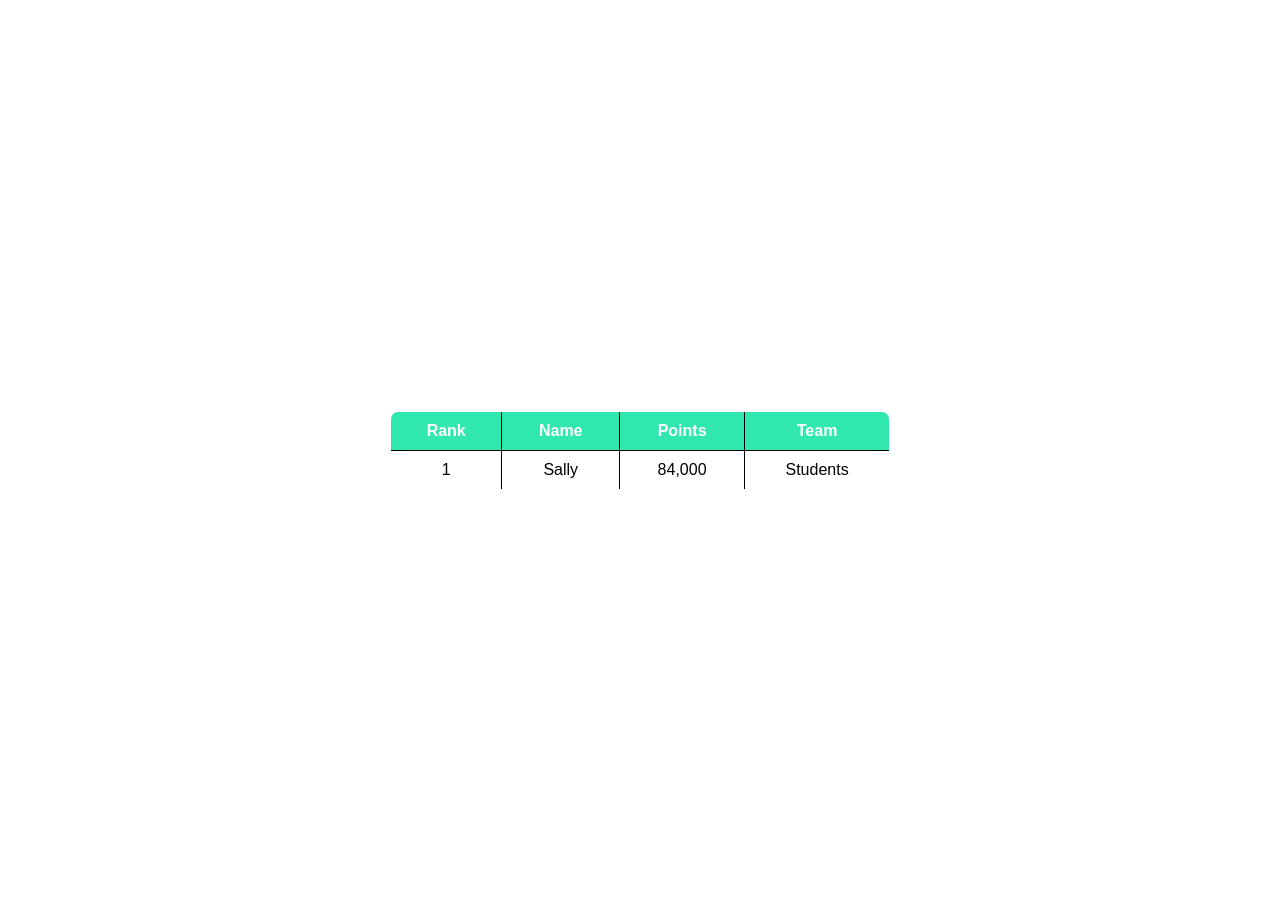
==== DOM/index.html @ 2cf1f8fa "table using html and css" ====
<!DOCTYPE html>
<html lang="en">
<head>
    <meta charset="UTF-8">
    <meta name="viewport" content="width=device-width, initial-scale=1.0">
    <title>DOM</title>
    <link rel="stylesheet" href="./index.css">
</head>
<body>
    <table id="table">
        <thead class="table-header">
            <tr>
                <th>Rank</th>
                <th>Name</th>
                <th>Points</th>
                <th>Team</th>
            </tr>
        </thead>
        <tbody class="table-body">
            <tr>
                <td>1</td>
                <td>Sally</td>
                <td>84,000</td>
                <td>Students</td>
            </tr>
        </tbody>
    </table>
    <script src="./index.js"></script>
</body>
</html>
---- DOM/index.css ----
* {
  margin: 0;
  padding: 0;
  box-sizing: border-box;
  font-family: sans-serif;
}

body {
  width: 100%;
  height: 100vh;
  background-color: rgb(255, 255, 255);
  display: flex;
  align-items: center;
  justify-content: center;
}

#table {
  width: 500px;
  border: 1px solid black;
  border-radius: 8px;
  border-collapse: collapse;
  overflow: hidden;
}

th,
td {
  padding: 10px 20px;
  text-align: center;
  border: 1px solid black;
}

#table .table-header {
  background-color: rgb(48, 231, 176);
  color: white;
}

#table .table-body tr:hover {
  background-color: rgb(182, 182, 182);
  color: rgb(48, 231, 176);
}
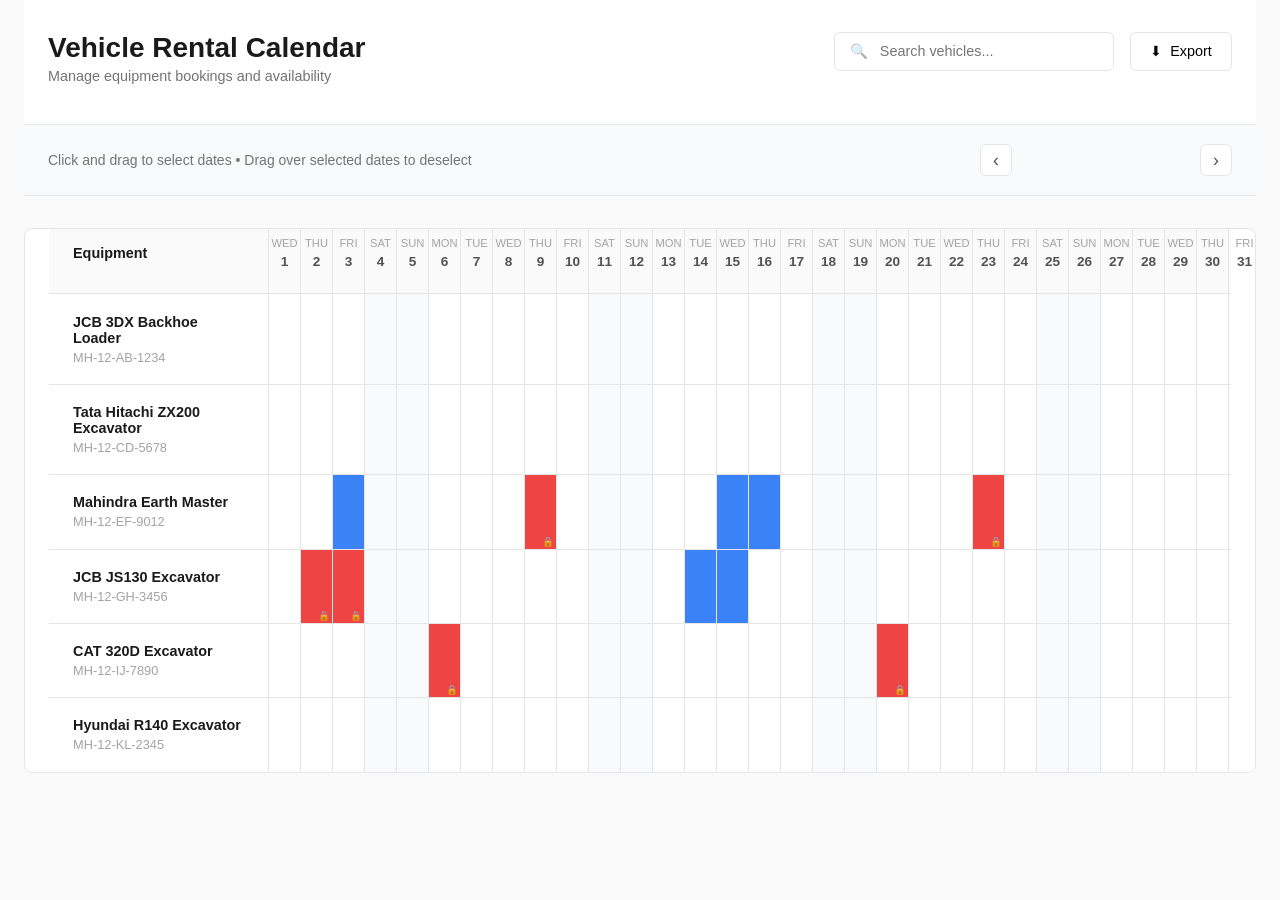
==== commit aa244201: "DOM Practice" ====
--- a/DOM/index.html
+++ b/DOM/index.html
@@ -1,30 +1,412 @@
 <!DOCTYPE html>
 <html lang="en">
-<head>
-    <meta charset="UTF-8">
-    <meta name="viewport" content="width=device-width, initial-scale=1.0">
-    <title>DOM</title>
-    <link rel="stylesheet" href="./index.css">
-</head>
-<body>
-    <table id="table">
-        <thead class="table-header">
-            <tr>
-                <th>Rank</th>
-                <th>Name</th>
-                <th>Points</th>
-                <th>Team</th>
-            </tr>
-        </thead>
-        <tbody class="table-body">
-            <tr>
-                <td>1</td>
-                <td>Sally</td>
-                <td>84,000</td>
-                <td>Students</td>
-            </tr>
-        </tbody>
-    </table>
+  <head>
+    <meta charset="UTF-8" />
+    <meta name="viewport" content="width=device-width, initial-scale=1.0" />
+    <title>Vehicle Rental Calendar</title>
+    <link rel="stylesheet" href="./index.css" />
+  </head>
+  <body>
+    <!-- Header -->
+    <header class="header">
+      <div class="header-top">
+        <div class="header-left">
+          <h1>Vehicle Rental Calendar</h1>
+          <p>Manage equipment bookings and availability</p>
+        </div>
+        <div class="header-right">
+          <div class="search-box">
+            <input type="search" placeholder="Search vehicles..." />
+          </div>
+          <button class="export-btn">
+            <span>⬇</span>
+            Export
+          </button>
+        </div>
+      </div>
+    </header>
+
+    <!-- Instruction Bar -->
+    <div class="instruction-bar">
+      <div class="instruction-text">
+        Click and drag to select dates • Drag over selected dates to deselect
+      </div>
+      <div class="month-navigation">
+        <button class="month-nav-btn prev">‹</button>
+        <span class="current-month"></span>
+        <button class="month-nav-btn nexts">›</button>
+      </div>
+    </div>
+
+    <!-- Calendar -->
+    <div class="calendar-container">
+      <!-- Calendar Header -->
+      <div class="calendar-header">
+        <div class="header-equipment">Equipment</div>
+
+        <div class="day-header">
+          <span class="day-header-label">Wed</span>
+          <span class="day-header-date">1</span>
+        </div>
+        <div class="day-header">
+          <span class="day-header-label">Thu</span>
+          <span class="day-header-date">2</span>
+        </div>
+        <div class="day-header">
+          <span class="day-header-label">Fri</span>
+          <span class="day-header-date">3</span>
+        </div>
+        <div class="day-header">
+          <span class="day-header-label">Sat</span>
+          <span class="day-header-date">4</span>
+        </div>
+        <div class="day-header">
+          <span class="day-header-label">Sun</span>
+          <span class="day-header-date">5</span>
+        </div>
+        <div class="day-header">
+          <span class="day-header-label">Mon</span>
+          <span class="day-header-date">6</span>
+        </div>
+        <div class="day-header">
+          <span class="day-header-label">Tue</span>
+          <span class="day-header-date">7</span>
+        </div>
+        <div class="day-header">
+          <span class="day-header-label">Wed</span>
+          <span class="day-header-date">8</span>
+        </div>
+        <div class="day-header">
+          <span class="day-header-label">Thu</span>
+          <span class="day-header-date">9</span>
+        </div>
+        <div class="day-header">
+          <span class="day-header-label">Fri</span>
+          <span class="day-header-date">10</span>
+        </div>
+        <div class="day-header">
+          <span class="day-header-label">Sat</span>
+          <span class="day-header-date">11</span>
+        </div>
+        <div class="day-header">
+          <span class="day-header-label">Sun</span>
+          <span class="day-header-date">12</span>
+        </div>
+        <div class="day-header">
+          <span class="day-header-label">Mon</span>
+          <span class="day-header-date">13</span>
+        </div>
+        <div class="day-header">
+          <span class="day-header-label">Tue</span>
+          <span class="day-header-date">14</span>
+        </div>
+        <div class="day-header">
+          <span class="day-header-label">Wed</span>
+          <span class="day-header-date">15</span>
+        </div>
+        <div class="day-header">
+          <span class="day-header-label">Thu</span>
+          <span class="day-header-date">16</span>
+        </div>
+        <div class="day-header">
+          <span class="day-header-label">Fri</span>
+          <span class="day-header-date">17</span>
+        </div>
+        <div class="day-header">
+          <span class="day-header-label">Sat</span>
+          <span class="day-header-date">18</span>
+        </div>
+        <div class="day-header">
+          <span class="day-header-label">Sun</span>
+          <span class="day-header-date">19</span>
+        </div>
+        <div class="day-header">
+          <span class="day-header-label">Mon</span>
+          <span class="day-header-date">20</span>
+        </div>
+        <div class="day-header">
+          <span class="day-header-label">Tue</span>
+          <span class="day-header-date">21</span>
+        </div>
+        <div class="day-header">
+          <span class="day-header-label">Wed</span>
+          <span class="day-header-date">22</span>
+        </div>
+        <div class="day-header">
+          <span class="day-header-label">Thu</span>
+          <span class="day-header-date">23</span>
+        </div>
+        <div class="day-header">
+          <span class="day-header-label">Fri</span>
+          <span class="day-header-date">24</span>
+        </div>
+        <div class="day-header">
+          <span class="day-header-label">Sat</span>
+          <span class="day-header-date">25</span>
+        </div>
+        <div class="day-header">
+          <span class="day-header-label">Sun</span>
+          <span class="day-header-date">26</span>
+        </div>
+        <div class="day-header">
+          <span class="day-header-label">Mon</span>
+          <span class="day-header-date">27</span>
+        </div>
+        <div class="day-header">
+          <span class="day-header-label">Tue</span>
+          <span class="day-header-date">28</span>
+        </div>
+        <div class="day-header">
+          <span class="day-header-label">Wed</span>
+          <span class="day-header-date">29</span>
+        </div>
+        <div class="day-header">
+          <span class="day-header-label">Thu</span>
+          <span class="day-header-date">30</span>
+        </div>
+        <div class="day-header">
+          <span class="day-header-label">Fri</span>
+          <span class="day-header-date">31</span>
+        </div>
+
+        <div class="header-booked">Days Booked</div>
+      </div>
+
+      <!-- Equipment Rows -->
+      <div class="equipment-row">
+        <div class="equipment-info">
+          <div class="equipment-name">JCB 3DX Backhoe Loader</div>
+          <div class="equipment-model">MH-12-AB-1234</div>
+        </div>
+        <div class="day-cell"></div>
+        <div class="day-cell"></div>
+        <div class="day-cell"></div>
+        <div class="day-cell weekend"></div>
+        <div class="day-cell weekend"></div>
+        <div class="day-cell"></div>
+        <div class="day-cell"></div>
+        <div class="day-cell"></div>
+        <div class="day-cell"></div>
+        <div class="day-cell"></div>
+        <div class="day-cell weekend"></div>
+        <div class="day-cell weekend"></div>
+        <div class="day-cell"></div>
+        <div class="day-cell"></div>
+        <div class="day-cell"></div>
+        <div class="day-cell"></div>
+        <div class="day-cell"></div>
+        <div class="day-cell weekend"></div>
+        <div class="day-cell weekend"></div>
+        <div class="day-cell"></div>
+        <div class="day-cell"></div>
+        <div class="day-cell"></div>
+        <div class="day-cell"></div>
+        <div class="day-cell"></div>
+        <div class="day-cell weekend"></div>
+        <div class="day-cell weekend"></div>
+        <div class="day-cell"></div>
+        <div class="day-cell"></div>
+        <div class="day-cell"></div>
+        <div class="day-cell"></div>
+        <div class="day-cell"></div>
+        <div class="booked-count">0</div>
+      </div>
+
+      <div class="equipment-row">
+        <div class="equipment-info">
+          <div class="equipment-name">Tata Hitachi ZX200 Excavator</div>
+          <div class="equipment-model">MH-12-CD-5678</div>
+        </div>
+        <div class="day-cell"></div>
+        <div class="day-cell"></div>
+        <div class="day-cell"></div>
+        <div class="day-cell weekend"></div>
+        <div class="day-cell weekend"></div>
+        <div class="day-cell"></div>
+        <div class="day-cell"></div>
+        <div class="day-cell"></div>
+        <div class="day-cell"></div>
+        <div class="day-cell"></div>
+        <div class="day-cell weekend"></div>
+        <div class="day-cell weekend"></div>
+        <div class="day-cell"></div>
+        <div class="day-cell"></div>
+        <div class="day-cell"></div>
+        <div class="day-cell"></div>
+        <div class="day-cell"></div>
+        <div class="day-cell weekend"></div>
+        <div class="day-cell weekend"></div>
+        <div class="day-cell"></div>
+        <div class="day-cell"></div>
+        <div class="day-cell"></div>
+        <div class="day-cell"></div>
+        <div class="day-cell"></div>
+        <div class="day-cell weekend"></div>
+        <div class="day-cell weekend"></div>
+        <div class="day-cell"></div>
+        <div class="day-cell"></div>
+        <div class="day-cell"></div>
+        <div class="day-cell"></div>
+        <div class="day-cell"></div>
+        <div class="booked-count">0</div>
+      </div>
+
+      <div class="equipment-row">
+        <div class="equipment-info">
+          <div class="equipment-name">Mahindra Earth Master</div>
+          <div class="equipment-model">MH-12-EF-9012</div>
+        </div>
+        <div class="day-cell"></div>
+        <div class="day-cell"></div>
+        <div class="day-cell selected"></div>
+        <div class="day-cell weekend selected"></div>
+        <div class="day-cell weekend selected"></div>
+        <div class="day-cell"></div>
+        <div class="day-cell"></div>
+        <div class="day-cell"></div>
+        <div class="day-cell booked"></div>
+        <div class="day-cell"></div>
+        <div class="day-cell weekend"></div>
+        <div class="day-cell weekend"></div>
+        <div class="day-cell"></div>
+        <div class="day-cell"></div>
+        <div class="day-cell selected"></div>
+        <div class="day-cell selected"></div>
+        <div class="day-cell"></div>
+        <div class="day-cell weekend"></div>
+        <div class="day-cell weekend"></div>
+        <div class="day-cell"></div>
+        <div class="day-cell"></div>
+        <div class="day-cell"></div>
+        <div class="day-cell booked"></div>
+        <div class="day-cell"></div>
+        <div class="day-cell weekend"></div>
+        <div class="day-cell weekend"></div>
+        <div class="day-cell"></div>
+        <div class="day-cell"></div>
+        <div class="day-cell"></div>
+        <div class="day-cell"></div>
+        <div class="day-cell"></div>
+        <div class="booked-count">7</div>
+      </div>
+
+      <div class="equipment-row">
+        <div class="equipment-info">
+          <div class="equipment-name">JCB JS130 Excavator</div>
+          <div class="equipment-model">MH-12-GH-3456</div>
+        </div>
+        <div class="day-cell"></div>
+        <div class="day-cell booked"></div>
+        <div class="day-cell booked"></div>
+        <div class="day-cell weekend"></div>
+        <div class="day-cell weekend"></div>
+        <div class="day-cell"></div>
+        <div class="day-cell"></div>
+        <div class="day-cell"></div>
+        <div class="day-cell"></div>
+        <div class="day-cell"></div>
+        <div class="day-cell weekend"></div>
+        <div class="day-cell weekend"></div>
+        <div class="day-cell"></div>
+        <div class="day-cell selected"></div>
+        <div class="day-cell selected"></div>
+        <div class="day-cell"></div>
+        <div class="day-cell"></div>
+        <div class="day-cell weekend"></div>
+        <div class="day-cell weekend"></div>
+        <div class="day-cell"></div>
+        <div class="day-cell"></div>
+        <div class="day-cell"></div>
+        <div class="day-cell"></div>
+        <div class="day-cell"></div>
+        <div class="day-cell weekend"></div>
+        <div class="day-cell weekend"></div>
+        <div class="day-cell"></div>
+        <div class="day-cell"></div>
+        <div class="day-cell"></div>
+        <div class="day-cell"></div>
+        <div class="day-cell"></div>
+        <div class="booked-count">4</div>
+      </div>
+
+      <div class="equipment-row">
+        <div class="equipment-info">
+          <div class="equipment-name">CAT 320D Excavator</div>
+          <div class="equipment-model">MH-12-IJ-7890</div>
+        </div>
+        <div class="day-cell"></div>
+        <div class="day-cell"></div>
+        <div class="day-cell"></div>
+        <div class="day-cell weekend"></div>
+        <div class="day-cell weekend"></div>
+        <div class="day-cell booked"></div>
+        <div class="day-cell"></div>
+        <div class="day-cell"></div>
+        <div class="day-cell"></div>
+        <div class="day-cell"></div>
+        <div class="day-cell weekend"></div>
+        <div class="day-cell weekend"></div>
+        <div class="day-cell"></div>
+        <div class="day-cell"></div>
+        <div class="day-cell"></div>
+        <div class="day-cell"></div>
+        <div class="day-cell"></div>
+        <div class="day-cell weekend"></div>
+        <div class="day-cell weekend"></div>
+        <div class="day-cell booked"></div>
+        <div class="day-cell"></div>
+        <div class="day-cell"></div>
+        <div class="day-cell"></div>
+        <div class="day-cell"></div>
+        <div class="day-cell weekend"></div>
+        <div class="day-cell weekend"></div>
+        <div class="day-cell"></div>
+        <div class="day-cell"></div>
+        <div class="day-cell"></div>
+        <div class="day-cell"></div>
+        <div class="day-cell"></div>
+        <div class="booked-count">2</div>
+      </div>
+
+      <div class="equipment-row">
+        <div class="equipment-info">
+          <div class="equipment-name">Hyundai R140 Excavator</div>
+          <div class="equipment-model">MH-12-KL-2345</div>
+        </div>
+        <div class="day-cell"></div>
+        <div class="day-cell"></div>
+        <div class="day-cell"></div>
+        <div class="day-cell weekend"></div>
+        <div class="day-cell weekend"></div>
+        <div class="day-cell"></div>
+        <div class="day-cell"></div>
+        <div class="day-cell"></div>
+        <div class="day-cell"></div>
+        <div class="day-cell"></div>
+        <div class="day-cell weekend"></div>
+        <div class="day-cell weekend"></div>
+        <div class="day-cell"></div>
+        <div class="day-cell"></div>
+        <div class="day-cell"></div>
+        <div class="day-cell"></div>
+        <div class="day-cell"></div>
+        <div class="day-cell weekend"></div>
+        <div class="day-cell weekend"></div>
+        <div class="day-cell"></div>
+        <div class="day-cell"></div>
+        <div class="day-cell"></div>
+        <div class="day-cell"></div>
+        <div class="day-cell"></div>
+        <div class="day-cell weekend"></div>
+        <div class="day-cell weekend"></div>
+        <div class="day-cell"></div>
+        <div class="day-cell"></div>
+        <div class="day-cell"></div>
+        <div class="day-cell"></div>
+        <div class="day-cell"></div>
+        <div class="booked-count">0</div>
+      </div>
+    </div>
     <script src="./index.js"></script>
-</body>
-</html>+  </body>
+</html>
--- a/DOM/index.css
+++ b/DOM/index.css
@@ -2,39 +2,319 @@
   margin: 0;
   padding: 0;
   box-sizing: border-box;
-  font-family: sans-serif;
 }
 
 body {
-  width: 100%;
-  height: 100vh;
-  background-color: rgb(255, 255, 255);
+  font-family: -apple-system, BlinkMacSystemFont, "Segoe UI",
+    "Segoe UI Variable", "Inter", Roboto, sans-serif;
+  background: #fafafa;
+  color: #1a1a1a;
+}
+
+/* Header */
+.header {
+  background: white;
+  padding: 2rem 3rem;
+  border-bottom: 1px solid #e5e5e5;
+}
+
+.header-top {
+  display: flex;
+  justify-content: space-between;
+  align-items: flex-start;
+  margin-bottom: 0.5rem;
+}
+
+.header-left h1 {
+  font-size: 1.75rem;
+  font-weight: 600;
+  color: #1a1a1a;
+  margin-bottom: 0.25rem;
+}
+
+.header-left p {
+  font-size: 0.9rem;
+  color: #737373;
+  font-weight: 400;
+}
+
+.header-right {
+  display: flex;
+  gap: 1rem;
+  align-items: center;
+}
+
+.search-box {
+  position: relative;
+}
+
+.search-box::before {
+  content: "🔍";
+  position: absolute;
+  left: 1rem;
+  top: 50%;
+  transform: translateY(-50%);
+  font-size: 0.9rem;
+  opacity: 0.5;
+}
+
+.search-box input {
+  padding: 0.65rem 1.2rem 0.65rem 2.8rem;
+  border: 1px solid #e5e5e5;
+  border-radius: 6px;
+  width: 280px;
+  font-size: 0.9rem;
+  background: white;
+  transition: all 0.2s;
+}
+
+.search-box input:focus {
+  outline: none;
+  border-color: #3b82f6;
+  box-shadow: 0 0 0 3px rgba(59, 130, 246, 0.1);
+}
+
+.export-btn {
+  padding: 0.65rem 1.2rem;
+  border: 1px solid #e5e5e5;
+  border-radius: 6px;
+  background: white;
+  font-size: 0.9rem;
+  cursor: pointer;
+  display: flex;
+  align-items: center;
+  gap: 0.5rem;
+  transition: all 0.2s;
+  font-weight: 500;
+}
+
+.export-btn:hover {
+  background: #f5f5f5;
+  border-color: #d4d4d4;
+}
+
+/* Instruction Bar */
+.instruction-bar {
+  background: #f9fafb;
+  padding: 1.2rem 3rem;
+  border-bottom: 1px solid #e5e5e5;
+  display: flex;
+  justify-content: space-between;
+  align-items: center;
+}
+
+.instruction-text {
+  font-size: 0.875rem;
+  color: #737373;
+}
+
+.month-navigation {
+  display: flex;
+  align-items: center;
+  gap: 1.5rem;
+}
+
+.month-nav-btn {
+  background: white;
+  border: 1px solid #e5e5e5;
+  width: 32px;
+  height: 32px;
+  border-radius: 6px;
+  cursor: pointer;
   display: flex;
   align-items: center;
   justify-content: center;
-}
-
-#table {
-  width: 500px;
-  border: 1px solid black;
+  font-size: 1.1rem;
+  color: #525252;
+  transition: all 0.2s;
+}
+
+.month-nav-btn:hover {
+  background: #f5f5f5;
+  border-color: #d4d4d4;
+}
+
+.current-month {
+  font-size: 1rem;
+  font-weight: 600;
+  color: #1a1a1a;
+  min-width: 140px;
+  text-align: center;
+}
+
+/* Calendar Container */
+.calendar-container {
+  background: white;
+  margin: 2rem 3rem;
+  border: 1px solid #e5e5e5;
   border-radius: 8px;
-  border-collapse: collapse;
   overflow: hidden;
 }
 
-th,
-td {
-  padding: 10px 20px;
+/* Calendar Header */
+.calendar-header {
+  display: grid;
+  grid-template-columns: 280px repeat(31, 40px) 120px;
+  background: #fafafa;
+  border-bottom: 1px solid #e5e5e5;
+  position: sticky;
+  top: 0;
+  z-index: 10;
+}
+
+.header-equipment {
+  padding: 1rem 1.5rem;
+  font-weight: 600;
+  font-size: 0.9rem;
+  color: #1a1a1a;
+  border-right: 1px solid #e5e5e5;
+}
+
+.header-days {
+  display: contents;
+}
+
+.day-header {
+  padding: 0.5rem 0;
   text-align: center;
-  border: 1px solid black;
-}
-
-#table .table-header {
-  background-color: rgb(48, 231, 176);
-  color: white;
-}
-
-#table .table-body tr:hover {
-  background-color: rgb(182, 182, 182);
-  color: rgb(48, 231, 176);
-}
+  border-right: 1px solid #e5e5e5;
+}
+
+.day-header-label {
+  font-size: 0.7rem;
+  color: #a3a3a3;
+  text-transform: uppercase;
+  font-weight: 500;
+  display: block;
+  margin-bottom: 0.15rem;
+}
+
+.day-header-date {
+  font-size: 0.85rem;
+  color: #525252;
+  font-weight: 600;
+}
+
+.header-booked {
+  padding: 1rem 1.5rem;
+  text-align: center;
+  font-weight: 600;
+  font-size: 0.9rem;
+  color: #1a1a1a;
+}
+
+/* Calendar Rows */
+.equipment-row {
+  display: grid;
+  grid-template-columns: 280px repeat(31, 40px) 120px;
+  border-bottom: 1px solid #e5e5e5;
+  transition: background 0.15s;
+}
+
+.equipment-row:hover {
+  background: #fafafa;
+}
+
+.equipment-row:last-child {
+  border-bottom: none;
+}
+
+.equipment-info {
+  padding: 1.2rem 1.5rem;
+  border-right: 1px solid #e5e5e5;
+  display: flex;
+  flex-direction: column;
+  justify-content: center;
+}
+
+.equipment-name {
+  font-size: 0.9rem;
+  font-weight: 600;
+  color: #1a1a1a;
+  margin-bottom: 0.25rem;
+}
+
+.equipment-model {
+  font-size: 0.8rem;
+  color: #a3a3a3;
+}
+
+.day-cell {
+  border-right: 1px solid #e5e5e5;
+  cursor: pointer;
+  transition: all 0.15s;
+  position: relative;
+  background: white;
+}
+
+.day-cell:hover {
+  background: #eff6ff;
+}
+
+.day-cell.selected {
+  background: #3b82f6;
+  cursor: pointer;
+}
+
+.day-cell.selected:hover {
+  background: #2563eb;
+}
+
+.day-cell.booked {
+  background: #ef4444;
+  cursor: not-allowed;
+  position: relative;
+}
+
+.day-cell.booked:hover {
+  background: #dc2626;
+}
+
+.day-cell.booked::after {
+  content: "🔒";
+  position: absolute;
+  bottom: 2px;
+  right: 2px;
+  font-size: 0.6rem;
+  opacity: 0.8;
+}
+
+.day-cell.weekend {
+  background: #f9fafb;
+}
+
+.day-cell.weekend:hover {
+  background: #eff6ff;
+}
+
+.booked-count {
+  padding: 1.2rem 1.5rem;
+  text-align: center;
+  font-size: 1.1rem;
+  font-weight: 600;
+  color: #525252;
+}
+
+/* Responsive */
+@media (max-width: 1600px) {
+  .calendar-header,
+  .equipment-row {
+    grid-template-columns: 250px repeat(31, 36px) 100px;
+  }
+}
+
+@media (max-width: 1400px) {
+  .calendar-header,
+  .equipment-row {
+    grid-template-columns: 220px repeat(31, 32px) 90px;
+  }
+
+  .header,
+  .instruction-bar,
+  .calendar-container {
+    margin-left: 1.5rem;
+    margin-right: 1.5rem;
+    padding-left: 1.5rem;
+    padding-right: 1.5rem;
+  }
+}
